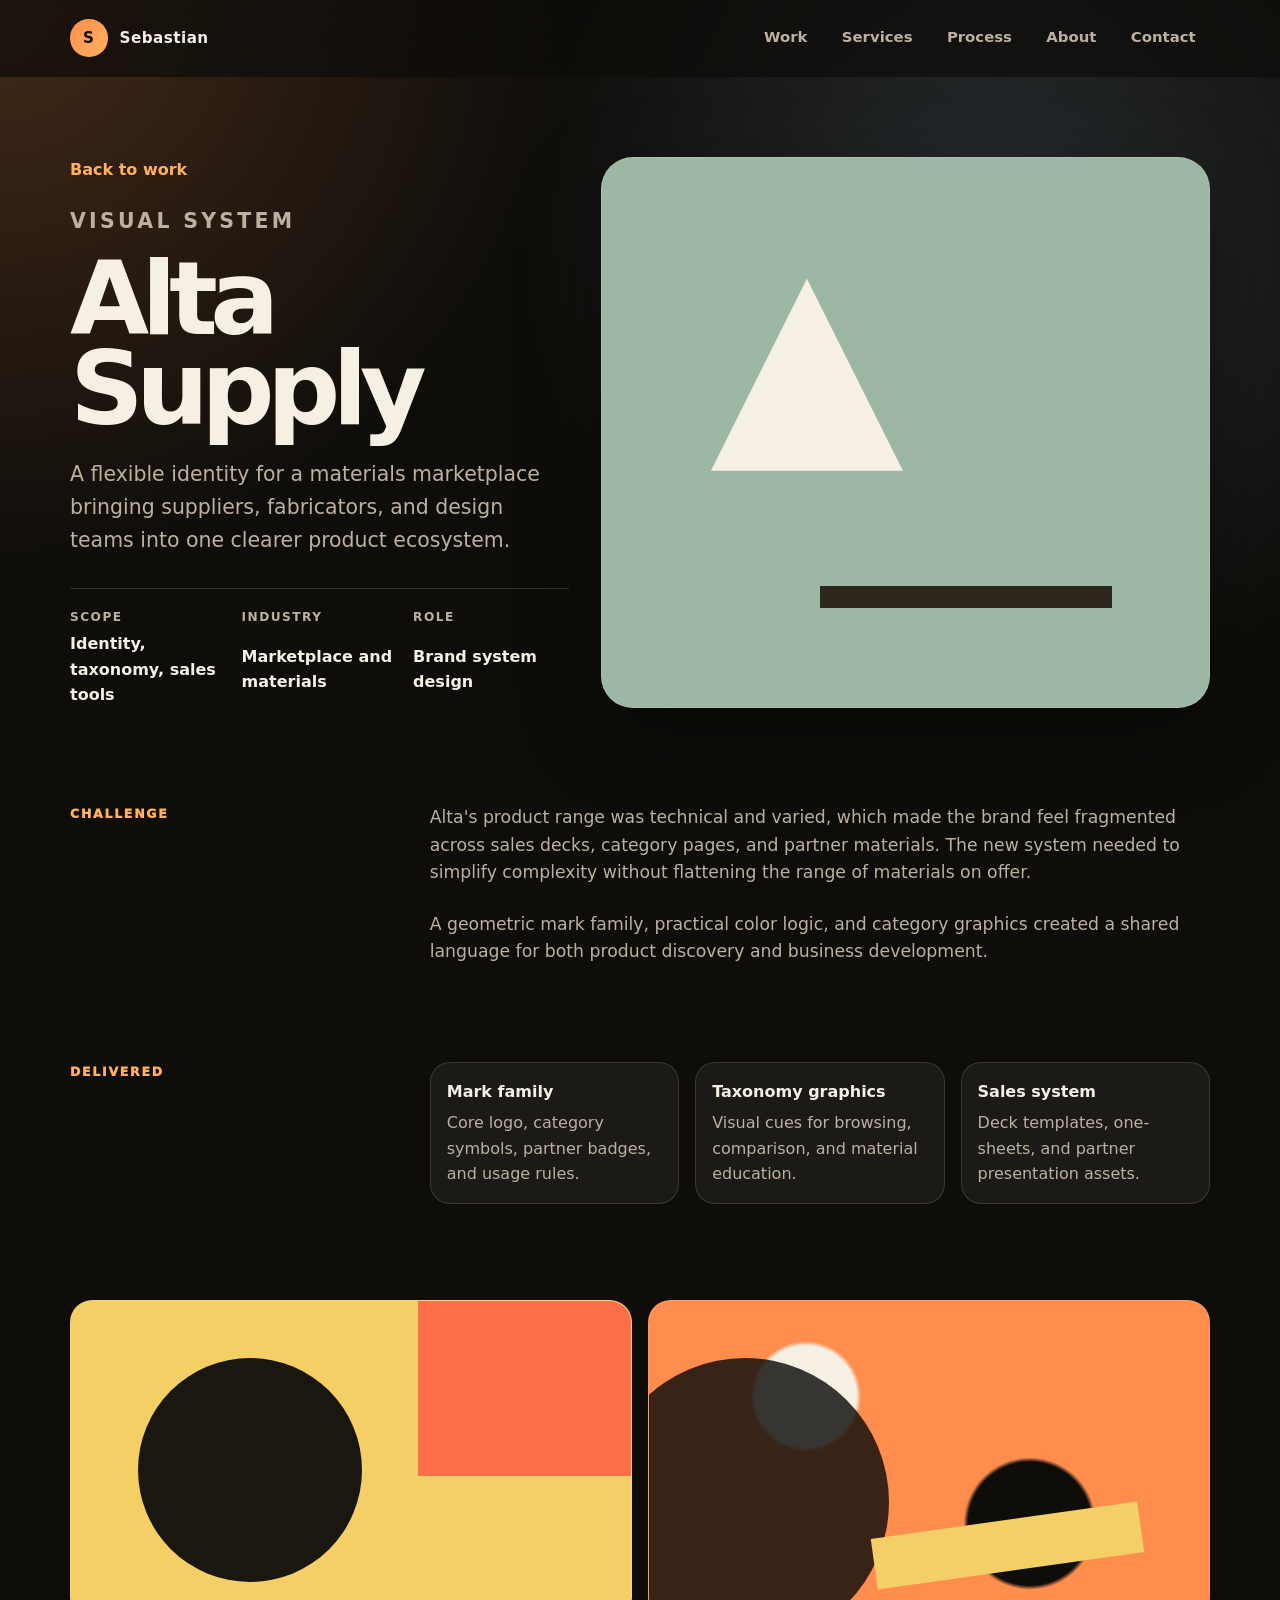
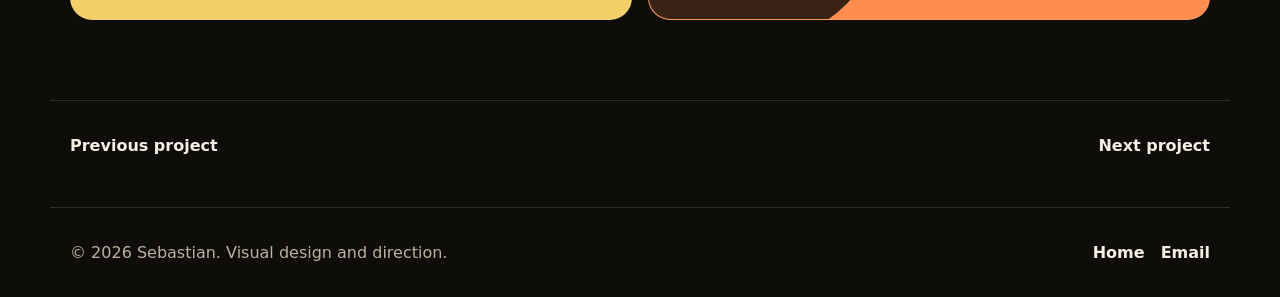
==== projects/alta-supply.html @ 42adb888 "Add project case study pages Co-authored-by: sebxhs <sebxhs@users.noreply.github.com>" ====
<!doctype html>
<html lang="en">
  <head>
    <meta charset="utf-8" />
    <meta name="viewport" content="width=device-width, initial-scale=1" />
    <meta
      name="description"
      content="Alta Supply visual system case study by Sebastian."
    />
    <meta name="theme-color" content="#0e0d0a" />
    <title>Alta Supply - Sebastian Portfolio</title>
    <link rel="stylesheet" href="../styles.css" />
  </head>
  <body>
    <a class="skip-link" href="#main">Skip to content</a>

    <header class="site-header" data-header>
      <nav class="nav" aria-label="Primary navigation">
        <a class="brand" href="../index.html#top" aria-label="Sebastian home">
          <span class="brand-mark" aria-hidden="true">S</span>
          <span>Sebastian</span>
        </a>

        <button
          class="nav-toggle"
          type="button"
          aria-expanded="false"
          aria-controls="primary-menu"
          data-nav-toggle
        >
          <span class="sr-only">Toggle menu</span>
          <span></span>
          <span></span>
        </button>

        <div class="nav-menu" id="primary-menu" data-nav-menu>
          <a href="../index.html#work">Work</a>
          <a href="../index.html#services">Services</a>
          <a href="../index.html#process">Process</a>
          <a href="../index.html#about">About</a>
          <a href="../index.html#contact">Contact</a>
        </div>
      </nav>
    </header>

    <main id="main">
      <section class="case-hero section-grid">
        <div class="reveal">
          <a class="back-link" href="../index.html#work">Back to work</a>
          <p class="eyebrow">Visual system</p>
          <h1>Alta Supply</h1>
          <p>
            A flexible identity for a materials marketplace bringing suppliers,
            fabricators, and design teams into one clearer product ecosystem.
          </p>
          <div class="case-facts">
            <div>
              <span>Scope</span>
              <strong>Identity, taxonomy, sales tools</strong>
            </div>
            <div>
              <span>Industry</span>
              <strong>Marketplace and materials</strong>
            </div>
            <div>
              <span>Role</span>
              <strong>Brand system design</strong>
            </div>
          </div>
        </div>

        <div class="project-art project-art-four case-visual reveal" aria-hidden="true">
          <span></span>
          <span></span>
        </div>
      </section>

      <section class="section case-section">
        <div class="case-layout">
          <span class="case-kicker reveal">Challenge</span>
          <div class="case-copy reveal">
            <p>
              Alta's product range was technical and varied, which made the
              brand feel fragmented across sales decks, category pages, and
              partner materials. The new system needed to simplify complexity
              without flattening the range of materials on offer.
            </p>
            <p>
              A geometric mark family, practical color logic, and category
              graphics created a shared language for both product discovery and
              business development.
            </p>
          </div>
        </div>
      </section>

      <section class="section case-section">
        <div class="case-layout">
          <span class="case-kicker reveal">Delivered</span>
          <ul class="case-list reveal">
            <li>
              <strong>Mark family</strong>
              Core logo, category symbols, partner badges, and usage rules.
            </li>
            <li>
              <strong>Taxonomy graphics</strong>
              Visual cues for browsing, comparison, and material education.
            </li>
            <li>
              <strong>Sales system</strong>
              Deck templates, one-sheets, and partner presentation assets.
            </li>
          </ul>
        </div>
      </section>

      <section class="section case-section">
        <div class="case-gallery">
          <div class="project-art project-art-one reveal" aria-hidden="true">
            <span></span>
            <span></span>
          </div>
          <div class="project-art project-art-five reveal" aria-hidden="true">
            <span></span>
            <span></span>
          </div>
        </div>
      </section>

      <nav class="case-nav section" aria-label="Project navigation">
        <a href="modo-studio.html">Previous project</a>
        <a href="velo-market.html">Next project</a>
      </nav>
    </main>

    <footer class="site-footer">
      <p>&copy; <span data-year></span> Sebastian. Visual design and direction.</p>
      <div>
        <a href="../index.html#top">Home</a>
        <a href="mailto:hello@sebastian.design">Email</a>
      </div>
    </footer>

    <script src="../script.js"></script>
  </body>
</html>
---- styles.css ----
:root {
  --bg: #0e0d0a;
  --bg-soft: #17140f;
  --card: #211d16;
  --card-strong: #2d261d;
  --text: #f6efe4;
  --muted: #bdb09f;
  --line: rgba(246, 239, 228, 0.14);
  --accent: #ff8d4d;
  --accent-strong: #ffb15f;
  --sage: #9cb8a4;
  --sky: #9db8da;
  --shadow: 0 24px 80px rgba(0, 0, 0, 0.35);
  color-scheme: dark;
}

* {
  box-sizing: border-box;
}

html {
  scroll-behavior: smooth;
}

body {
  margin: 0;
  background:
    radial-gradient(circle at top left, rgba(255, 141, 77, 0.22), transparent 36rem),
    radial-gradient(circle at 78% 12%, rgba(157, 184, 218, 0.18), transparent 30rem),
    var(--bg);
  color: var(--text);
  font-family:
    Inter, ui-sans-serif, system-ui, -apple-system, BlinkMacSystemFont, "Segoe UI",
    sans-serif;
  line-height: 1.6;
}

body.menu-open {
  overflow: hidden;
}

img,
svg {
  max-width: 100%;
}

a {
  color: inherit;
  text-decoration: none;
}

button {
  font: inherit;
}

.skip-link {
  background: var(--accent);
  border-radius: 999px;
  color: #160e08;
  font-weight: 800;
  left: 1rem;
  padding: 0.75rem 1rem;
  position: fixed;
  top: 1rem;
  transform: translateY(-150%);
  transition: transform 180ms ease;
  z-index: 100;
}

.skip-link:focus {
  transform: translateY(0);
}

.sr-only {
  border: 0;
  clip: rect(0, 0, 0, 0);
  height: 1px;
  margin: -1px;
  overflow: hidden;
  padding: 0;
  position: absolute;
  white-space: nowrap;
  width: 1px;
}

.site-header {
  backdrop-filter: blur(22px);
  background: rgba(14, 13, 10, 0.72);
  border-bottom: 1px solid transparent;
  left: 0;
  position: sticky;
  right: 0;
  top: 0;
  transition:
    border-color 180ms ease,
    background 180ms ease;
  z-index: 20;
}

.site-header.is-scrolled {
  background: rgba(14, 13, 10, 0.9);
  border-color: var(--line);
}

.nav,
.section,
.section-grid,
.site-footer {
  margin: 0 auto;
  max-width: 1180px;
  padding-left: 1.25rem;
  padding-right: 1.25rem;
}

.nav {
  align-items: center;
  display: flex;
  justify-content: space-between;
  min-height: 76px;
}

.brand {
  align-items: center;
  display: inline-flex;
  font-size: 0.95rem;
  font-weight: 800;
  gap: 0.75rem;
  letter-spacing: 0.03em;
}

.brand-mark {
  align-items: center;
  background: linear-gradient(135deg, var(--accent), var(--accent-strong));
  border-radius: 50%;
  color: #160e08;
  display: inline-flex;
  height: 2.35rem;
  justify-content: center;
  width: 2.35rem;
}

.nav-menu {
  align-items: center;
  display: flex;
  gap: 0.35rem;
}

.nav-menu a {
  border-radius: 999px;
  color: var(--muted);
  font-size: 0.93rem;
  font-weight: 700;
  padding: 0.65rem 0.9rem;
  transition:
    background 180ms ease,
    color 180ms ease;
}

.nav-menu a:hover,
.nav-menu a:focus-visible {
  background: rgba(246, 239, 228, 0.08);
  color: var(--text);
}

.nav-toggle {
  background: transparent;
  border: 0;
  cursor: pointer;
  display: none;
  flex-direction: column;
  gap: 0.35rem;
  padding: 0.75rem;
}

.nav-toggle span:not(.sr-only) {
  background: var(--text);
  border-radius: 999px;
  display: block;
  height: 2px;
  transition:
    transform 180ms ease,
    opacity 180ms ease;
  width: 1.5rem;
}

.nav-toggle[aria-expanded="true"] span:nth-child(2) {
  transform: translateY(4px) rotate(45deg);
}

.nav-toggle[aria-expanded="true"] span:nth-child(3) {
  transform: translateY(-4px) rotate(-45deg);
}

.hero {
  align-items: center;
  display: grid;
  gap: 4rem;
  grid-template-columns: minmax(0, 1.05fr) minmax(18rem, 0.95fr);
  min-height: calc(100vh - 76px);
  padding-bottom: 5rem;
  padding-top: 6rem;
}

.eyebrow {
  color: var(--accent-strong);
  font-size: 0.78rem;
  font-weight: 900;
  letter-spacing: 0.16em;
  margin: 0 0 1rem;
  text-transform: uppercase;
}

h1,
h2,
h3,
p {
  margin-top: 0;
}

h1 {
  font-size: clamp(3.7rem, 8vw, 7.8rem);
  letter-spacing: -0.075em;
  line-height: 0.88;
  margin-bottom: 1.5rem;
  max-width: 10ch;
}

h2 {
  font-size: clamp(2.35rem, 5vw, 4.8rem);
  letter-spacing: -0.055em;
  line-height: 0.96;
  margin-bottom: 1rem;
}

h3 {
  font-size: 1.4rem;
  line-height: 1.08;
}

.hero-text {
  color: var(--muted);
  font-size: clamp(1.05rem, 2vw, 1.35rem);
  max-width: 38rem;
}

.hero-actions {
  display: flex;
  flex-wrap: wrap;
  gap: 0.85rem;
  margin-top: 2rem;
}

.client-strip {
  align-items: center;
  border-top: 1px solid var(--line);
  color: var(--muted);
  display: flex;
  flex-wrap: wrap;
  gap: 0.65rem 1rem;
  margin-top: 2.4rem;
  padding-top: 1.1rem;
}

.client-strip span {
  flex-basis: 100%;
  font-size: 0.78rem;
  font-weight: 850;
  letter-spacing: 0.12em;
  text-transform: uppercase;
}

.client-strip strong {
  color: var(--text);
  font-size: 0.9rem;
}

.button {
  align-items: center;
  border-radius: 999px;
  display: inline-flex;
  font-weight: 900;
  justify-content: center;
  min-height: 3.25rem;
  padding: 0 1.35rem;
  transition:
    transform 180ms ease,
    box-shadow 180ms ease,
    background 180ms ease;
}

.button:hover,
.button:focus-visible {
  transform: translateY(-2px);
}

.button-primary {
  background: var(--accent);
  box-shadow: 0 18px 48px rgba(255, 141, 77, 0.22);
  color: #160e08;
}

.button-primary:hover,
.button-primary:focus-visible {
  box-shadow: 0 22px 54px rgba(255, 141, 77, 0.32);
}

.button-secondary {
  background: rgba(246, 239, 228, 0.08);
  color: var(--text);
}

.hero-card {
  background:
    linear-gradient(145deg, rgba(255, 255, 255, 0.08), transparent),
    var(--card);
  border: 1px solid var(--line);
  border-radius: 2rem;
  box-shadow: var(--shadow);
  min-height: 34rem;
  overflow: hidden;
  padding: 1.4rem;
  position: relative;
}

.hero-card::after {
  background:
    linear-gradient(90deg, transparent 49%, rgba(246, 239, 228, 0.1) 50%, transparent 51%),
    linear-gradient(0deg, transparent 49%, rgba(246, 239, 228, 0.08) 50%, transparent 51%);
  background-size: 4rem 4rem;
  content: "";
  inset: 0;
  mask-image: linear-gradient(to bottom, transparent, black 28%, black 72%, transparent);
  opacity: 0.45;
  position: absolute;
}

.hero-card-label,
.hero-card ul,
.availability {
  position: relative;
  z-index: 1;
}

.hero-card-label {
  color: var(--muted);
  font-size: 0.85rem;
  font-weight: 800;
  letter-spacing: 0.1em;
  text-transform: uppercase;
}

.hero-card ul {
  bottom: 5.5rem;
  display: grid;
  gap: 0.75rem;
  left: 1.4rem;
  list-style: none;
  margin: 0;
  padding: 0;
  position: absolute;
  right: 1.4rem;
}

.hero-card li {
  align-items: center;
  background: rgba(14, 13, 10, 0.56);
  border: 1px solid var(--line);
  border-radius: 1rem;
  display: flex;
  font-weight: 900;
  gap: 1rem;
  padding: 1rem;
}

.hero-card li span {
  color: var(--accent-strong);
}

.availability {
  align-items: center;
  background: rgba(14, 13, 10, 0.72);
  border: 1px solid var(--line);
  border-radius: 999px;
  bottom: 1.4rem;
  color: var(--muted);
  display: inline-flex;
  font-size: 0.9rem;
  font-weight: 800;
  gap: 0.55rem;
  left: 1.4rem;
  padding: 0.7rem 0.9rem;
  position: absolute;
}

.availability span {
  animation: pulse 1.8s ease-in-out infinite;
  background: #7cff9f;
  border-radius: 50%;
  display: inline-block;
  height: 0.6rem;
  width: 0.6rem;
}

.orb {
  border-radius: 999px;
  filter: blur(2px);
  position: absolute;
}

.orb-one {
  background: radial-gradient(circle, var(--accent), rgba(255, 141, 77, 0.12) 68%);
  height: 16rem;
  right: 8%;
  top: 18%;
  width: 16rem;
}

.orb-two {
  background: radial-gradient(circle, var(--sage), rgba(156, 184, 164, 0.08) 68%);
  bottom: 18%;
  height: 12rem;
  left: 10%;
  width: 12rem;
}

.section {
  padding-bottom: 7rem;
  padding-top: 2rem;
}

.section-grid {
  display: grid;
  gap: 2rem;
}

.stats {
  border-bottom: 1px solid var(--line);
  border-top: 1px solid var(--line);
  grid-template-columns: repeat(3, 1fr);
  margin-bottom: 6rem;
  padding-bottom: 2rem;
  padding-top: 2rem;
}

.stat {
  border-right: 1px solid var(--line);
  display: grid;
  gap: 0.35rem;
  padding-right: 1.5rem;
}

.stat:last-child {
  border-right: 0;
}

.stat strong {
  font-size: clamp(2rem, 4vw, 3.6rem);
  letter-spacing: -0.05em;
  line-height: 1;
}

.stat span,
.section-heading p,
.service p,
.about-card p,
.principle p,
.contact-panel p,
.project-content span,
.project-meta,
.timeline-item p,
.quote-card blockquote,
.quote-card span,
.contact-details span,
.site-footer {
  color: var(--muted);
}

.section-heading {
  margin-bottom: 2.2rem;
  max-width: 48rem;
}

.filter-bar {
  display: flex;
  flex-wrap: wrap;
  gap: 0.65rem;
  margin-bottom: 1.5rem;
}

.filter-button {
  background: rgba(246, 239, 228, 0.07);
  border: 1px solid var(--line);
  border-radius: 999px;
  color: var(--muted);
  cursor: pointer;
  font-weight: 850;
  padding: 0.7rem 1rem;
  transition:
    background 180ms ease,
    color 180ms ease,
    border-color 180ms ease;
}

.filter-button:hover,
.filter-button:focus-visible,
.filter-button.is-active {
  background: var(--text);
  border-color: var(--text);
  color: #160e08;
}

.project-grid {
  display: grid;
  gap: 1.25rem;
  grid-template-columns: repeat(2, minmax(0, 1fr));
}

.project-card {
  background: var(--card);
  border: 1px solid var(--line);
  border-radius: 1.6rem;
  display: grid;
  grid-template-rows: auto 1fr;
  min-height: 34rem;
  overflow: hidden;
  transition:
    opacity 180ms ease,
    transform 180ms ease;
}

.project-card.is-hidden {
  display: none;
}

.project-card:hover {
  transform: translateY(-4px);
}

.project-card:focus-visible {
  outline: 3px solid var(--accent-strong);
  outline-offset: 4px;
}

.project-art {
  min-height: 22rem;
  overflow: hidden;
  position: relative;
}

.project-art span {
  position: absolute;
}

.project-art-one {
  background: #f4cf66;
}

.project-art-one span:first-child {
  background: #1a1610;
  border-radius: 999px;
  height: 14rem;
  left: 12%;
  top: 18%;
  width: 14rem;
}

.project-art-one span:last-child {
  background: #ff6e4a;
  height: 55%;
  right: 0;
  top: 0;
  width: 38%;
}

.project-art-two {
  background: linear-gradient(135deg, #be8bff, #ff8d4d);
}

.project-art-two span:first-child {
  background: rgba(14, 13, 10, 0.82);
  height: 150%;
  left: 18%;
  top: -25%;
  transform: rotate(18deg);
  width: 18%;
}

.project-art-two span:last-child {
  border: 2px solid rgba(246, 239, 228, 0.78);
  border-radius: 50%;
  height: 12rem;
  right: 12%;
  top: 20%;
  width: 12rem;
}

.project-art-three {
  background: #9db8da;
}

.project-art-three span:first-child {
  background: #0e0d0a;
  border-radius: 1.2rem;
  bottom: 14%;
  height: 58%;
  left: 12%;
  width: 74%;
}

.project-art-three span:last-child {
  background: #f6efe4;
  border-radius: 999px;
  height: 1rem;
  left: 18%;
  top: 24%;
  width: 44%;
}

.project-art-four {
  background: #9cb8a4;
}

.project-art-four span:first-child {
  background: #f6efe4;
  clip-path: polygon(50% 0, 100% 100%, 0 100%);
  height: 12rem;
  left: 18%;
  top: 22%;
  width: 12rem;
}

.project-art-four span:last-child {
  background: #2d261d;
  bottom: 18%;
  height: 1.35rem;
  right: 16%;
  width: 48%;
}

.project-art-five {
  background:
    radial-gradient(circle at 28% 30%, #f6efe4 0 11%, transparent 12%),
    radial-gradient(circle at 68% 70%, #0e0d0a 0 14%, transparent 15%),
    #ff8d4d;
}

.project-art-five span:first-child {
  background: rgba(14, 13, 10, 0.82);
  border-radius: 999px;
  height: 18rem;
  left: -3rem;
  top: 18%;
  width: 18rem;
}

.project-art-five span:last-child {
  background: #f4cf66;
  bottom: 15%;
  height: 3.2rem;
  right: 12%;
  transform: rotate(-8deg);
  width: 48%;
}

.project-art-six {
  background: linear-gradient(160deg, #101820, #2a4b5f 48%, #9db8da);
}

.project-art-six span:first-child {
  border: 2px solid rgba(246, 239, 228, 0.64);
  border-radius: 1rem;
  height: 62%;
  left: 14%;
  top: 19%;
  width: 70%;
}

.project-art-six span:last-child {
  background: linear-gradient(90deg, var(--accent), var(--accent-strong));
  border-radius: 999px;
  height: 1.2rem;
  left: 22%;
  top: 35%;
  width: 42%;
}

.project-content {
  padding: 1.35rem;
}

.project-content p {
  color: var(--accent-strong);
  font-size: 0.78rem;
  font-weight: 900;
  letter-spacing: 0.12em;
  margin-bottom: 0.65rem;
  text-transform: uppercase;
}

.project-content h3 {
  margin-bottom: 0.5rem;
}

.project-meta {
  border-top: 1px solid var(--line);
  display: grid;
  font-size: 0.92rem;
  gap: 0.45rem;
  list-style: none;
  margin: 1rem 0 0;
  padding: 1rem 0 0;
}

.project-meta li {
  align-items: start;
  display: grid;
  gap: 0.5rem;
  grid-template-columns: auto 1fr;
}

.project-meta li::before {
  background: var(--accent-strong);
  border-radius: 50%;
  content: "";
  height: 0.4rem;
  margin-top: 0.58rem;
  width: 0.4rem;
}

.project-link {
  color: var(--text) !important;
  display: inline-block;
  font-size: 0.9rem;
  font-weight: 900;
  margin-top: 1rem;
}

.project-link::after {
  content: " ->";
}

.case-hero {
  display: grid;
  gap: 2rem;
  grid-template-columns: minmax(0, 0.9fr) minmax(18rem, 1.1fr);
  padding-bottom: 5rem;
  padding-top: 5rem;
}

.back-link {
  color: var(--accent-strong);
  display: inline-flex;
  font-weight: 900;
  margin-bottom: 1.4rem;
}

.case-hero h1 {
  max-width: 12ch;
}

.case-hero p {
  color: var(--muted);
  font-size: clamp(1.05rem, 2vw, 1.28rem);
  max-width: 42rem;
}

.case-facts {
  border-top: 1px solid var(--line);
  display: grid;
  gap: 1rem;
  grid-template-columns: repeat(3, 1fr);
  margin-top: 2rem;
  padding-top: 1.2rem;
}

.case-facts div {
  display: grid;
  gap: 0.2rem;
}

.case-facts span {
  color: var(--muted);
  font-size: 0.76rem;
  font-weight: 900;
  letter-spacing: 0.12em;
  text-transform: uppercase;
}

.case-facts strong {
  color: var(--text);
}

.case-visual {
  border: 1px solid var(--line);
  border-radius: 2rem;
  box-shadow: var(--shadow);
  min-height: 34rem;
}

.case-section {
  padding-bottom: 5rem;
  padding-top: 1rem;
}

.case-layout {
  display: grid;
  gap: 2rem;
  grid-template-columns: minmax(12rem, 0.42fr) minmax(0, 1fr);
}

.case-kicker {
  color: var(--accent-strong);
  font-size: 0.78rem;
  font-weight: 950;
  letter-spacing: 0.14em;
  text-transform: uppercase;
}

.case-copy {
  display: grid;
  gap: 1.5rem;
}

.case-copy p {
  color: var(--muted);
  font-size: 1.08rem;
  margin-bottom: 0;
}

.case-list {
  display: grid;
  gap: 1rem;
  grid-template-columns: repeat(3, minmax(0, 1fr));
  list-style: none;
  margin: 0;
  padding: 0;
}

.case-list li {
  background: rgba(246, 239, 228, 0.06);
  border: 1px solid var(--line);
  border-radius: 1.25rem;
  color: var(--muted);
  padding: 1rem;
}

.case-list strong {
  color: var(--text);
  display: block;
  margin-bottom: 0.35rem;
}

.case-gallery {
  display: grid;
  gap: 1rem;
  grid-template-columns: 1fr 1fr;
}

.case-gallery .project-art {
  border: 1px solid var(--line);
  border-radius: 1.4rem;
  min-height: 20rem;
}

.case-nav {
  align-items: center;
  border-top: 1px solid var(--line);
  display: flex;
  gap: 1rem;
  justify-content: space-between;
  padding-bottom: 3rem;
  padding-top: 2rem;
}

.case-nav a {
  font-weight: 900;
}

.services {
  align-items: start;
  grid-template-columns: 0.8fr 1.2fr;
  padding-top: 3rem;
}

.service-list {
  display: grid;
  gap: 1rem;
}

.service {
  background: rgba(246, 239, 228, 0.06);
  border: 1px solid var(--line);
  border-radius: 1.4rem;
  padding: 1.35rem;
}

.service span,
.principle span {
  color: var(--accent-strong);
  display: inline-block;
  font-size: 0.8rem;
  font-weight: 950;
  letter-spacing: 0.12em;
  margin-bottom: 0.9rem;
  text-transform: uppercase;
}

.service h3 {
  margin-bottom: 0.55rem;
}

.service p,
.principle p {
  margin-bottom: 0;
}

.process {
  padding-top: 3rem;
}

.timeline {
  border-top: 1px solid var(--line);
  display: grid;
}

.timeline-item {
  align-items: start;
  border-bottom: 1px solid var(--line);
  display: grid;
  gap: 1.25rem;
  grid-template-columns: minmax(4rem, 0.24fr) 1fr;
  padding: 1.4rem 0;
}

.timeline-item > span {
  color: var(--accent-strong);
  font-size: clamp(1.7rem, 4vw, 3.2rem);
  font-weight: 950;
  letter-spacing: -0.05em;
  line-height: 1;
}

.timeline-item h3 {
  margin-bottom: 0.4rem;
}

.timeline-item p {
  margin-bottom: 0;
  max-width: 46rem;
}

.about {
  display: grid;
  gap: 1.25rem;
  grid-template-columns: 1fr 1fr;
}

.about-card,
.contact-panel {
  background:
    linear-gradient(145deg, rgba(255, 141, 77, 0.15), transparent 60%),
    var(--card);
  border: 1px solid var(--line);
  border-radius: 1.8rem;
  padding: clamp(1.35rem, 4vw, 2.4rem);
}

.about-card p {
  font-size: 1.1rem;
}

.principles {
  display: grid;
  gap: 1rem;
}

.principle {
  background: rgba(246, 239, 228, 0.06);
  border: 1px solid var(--line);
  border-radius: 1.4rem;
  padding: 1.25rem;
}

.testimonials {
  padding-top: 3rem;
}

.quote-grid {
  display: grid;
  gap: 1.25rem;
  grid-template-columns: repeat(2, minmax(0, 1fr));
}

.quote-card {
  background: rgba(246, 239, 228, 0.06);
  border: 1px solid var(--line);
  border-radius: 1.6rem;
  margin: 0;
  padding: clamp(1.35rem, 3vw, 2rem);
}

.quote-card blockquote {
  font-size: clamp(1.25rem, 2.4vw, 1.8rem);
  letter-spacing: -0.035em;
  line-height: 1.18;
  margin: 0 0 1.5rem;
}

.quote-card figcaption {
  display: grid;
  gap: 0.15rem;
}

.quote-card strong {
  color: var(--text);
}

.contact {
  padding-bottom: 4rem;
  padding-top: 4rem;
}

.contact-panel {
  align-items: center;
  display: grid;
  gap: 1rem;
  justify-items: start;
  margin: 0 auto;
  max-width: 760px;
  text-align: left;
}

.contact-details {
  border-top: 1px solid var(--line);
  display: grid;
  gap: 0.85rem;
  margin-top: 0.75rem;
  padding-top: 1rem;
  width: 100%;
}

.contact-details div {
  display: grid;
  gap: 0.2rem;
}

.contact-details span {
  font-size: 0.78rem;
  font-weight: 900;
  letter-spacing: 0.12em;
  text-transform: uppercase;
}

.contact-details strong {
  color: var(--text);
  font-size: 0.98rem;
}

.site-footer {
  align-items: center;
  border-top: 1px solid var(--line);
  display: flex;
  gap: 1rem;
  justify-content: space-between;
  padding-bottom: 2rem;
  padding-top: 2rem;
}

.site-footer p {
  margin: 0;
}

.site-footer div {
  display: flex;
  gap: 1rem;
}

.site-footer a {
  color: var(--text);
  font-weight: 800;
}

.reveal {
  opacity: 0;
  transform: translateY(18px);
  transition:
    opacity 520ms ease,
    transform 520ms ease;
}

.reveal.is-visible {
  opacity: 1;
  transform: translateY(0);
}

@keyframes pulse {
  0%,
  100% {
    box-shadow: 0 0 0 0 rgba(124, 255, 159, 0.55);
  }

  50% {
    box-shadow: 0 0 0 8px rgba(124, 255, 159, 0);
  }
}

@media (prefers-reduced-motion: reduce) {
  *,
  *::before,
  *::after {
    animation-duration: 0.01ms !important;
    animation-iteration-count: 1 !important;
    scroll-behavior: auto !important;
    transition-duration: 0.01ms !important;
  }

  .reveal {
    opacity: 1;
    transform: none;
  }
}

@media (max-width: 900px) {
  .hero,
  .case-hero,
  .case-layout,
  .services,
  .about {
    grid-template-columns: 1fr;
  }

  .hero {
    min-height: auto;
    padding-top: 4rem;
  }

  .hero-card {
    min-height: 30rem;
  }

  .stats {
    grid-template-columns: 1fr;
  }

  .stat {
    border-bottom: 1px solid var(--line);
    border-right: 0;
    padding-bottom: 1.3rem;
    padding-right: 0;
  }

  .stat:last-child {
    border-bottom: 0;
  }

  .quote-grid {
    grid-template-columns: 1fr;
  }

  .case-facts,
  .case-list {
    grid-template-columns: 1fr;
  }
}

@media (max-width: 720px) {
  .nav-toggle {
    display: flex;
  }

  .nav-menu {
    background: rgba(14, 13, 10, 0.96);
    border-bottom: 1px solid var(--line);
    display: grid;
    gap: 0.15rem;
    left: 0;
    opacity: 0;
    padding: 0.75rem 1.25rem 1.25rem;
    pointer-events: none;
    position: absolute;
    right: 0;
    top: 76px;
    transform: translateY(-0.75rem);
    transition:
      opacity 180ms ease,
      transform 180ms ease;
  }

  .nav-menu.is-open {
    opacity: 1;
    pointer-events: auto;
    transform: translateY(0);
  }

  .nav-menu a {
    border: 1px solid var(--line);
    padding: 0.9rem 1rem;
  }

  .project-grid {
    grid-template-columns: 1fr;
  }

  .project-card {
    min-height: 29rem;
  }

  .project-art {
    min-height: 18rem;
  }

  .timeline-item {
    grid-template-columns: 1fr;
  }

  .case-gallery {
    grid-template-columns: 1fr;
  }

  .site-footer {
    align-items: flex-start;
    flex-direction: column;
  }
}

@media (max-width: 480px) {
  .nav,
  .section,
  .section-grid,
  .site-footer {
    padding-left: 1rem;
    padding-right: 1rem;
  }

  h1 {
    font-size: clamp(3.1rem, 18vw, 4.5rem);
  }

  .hero-actions,
  .button {
    width: 100%;
  }

  .filter-button {
    flex: 1 1 auto;
  }
}
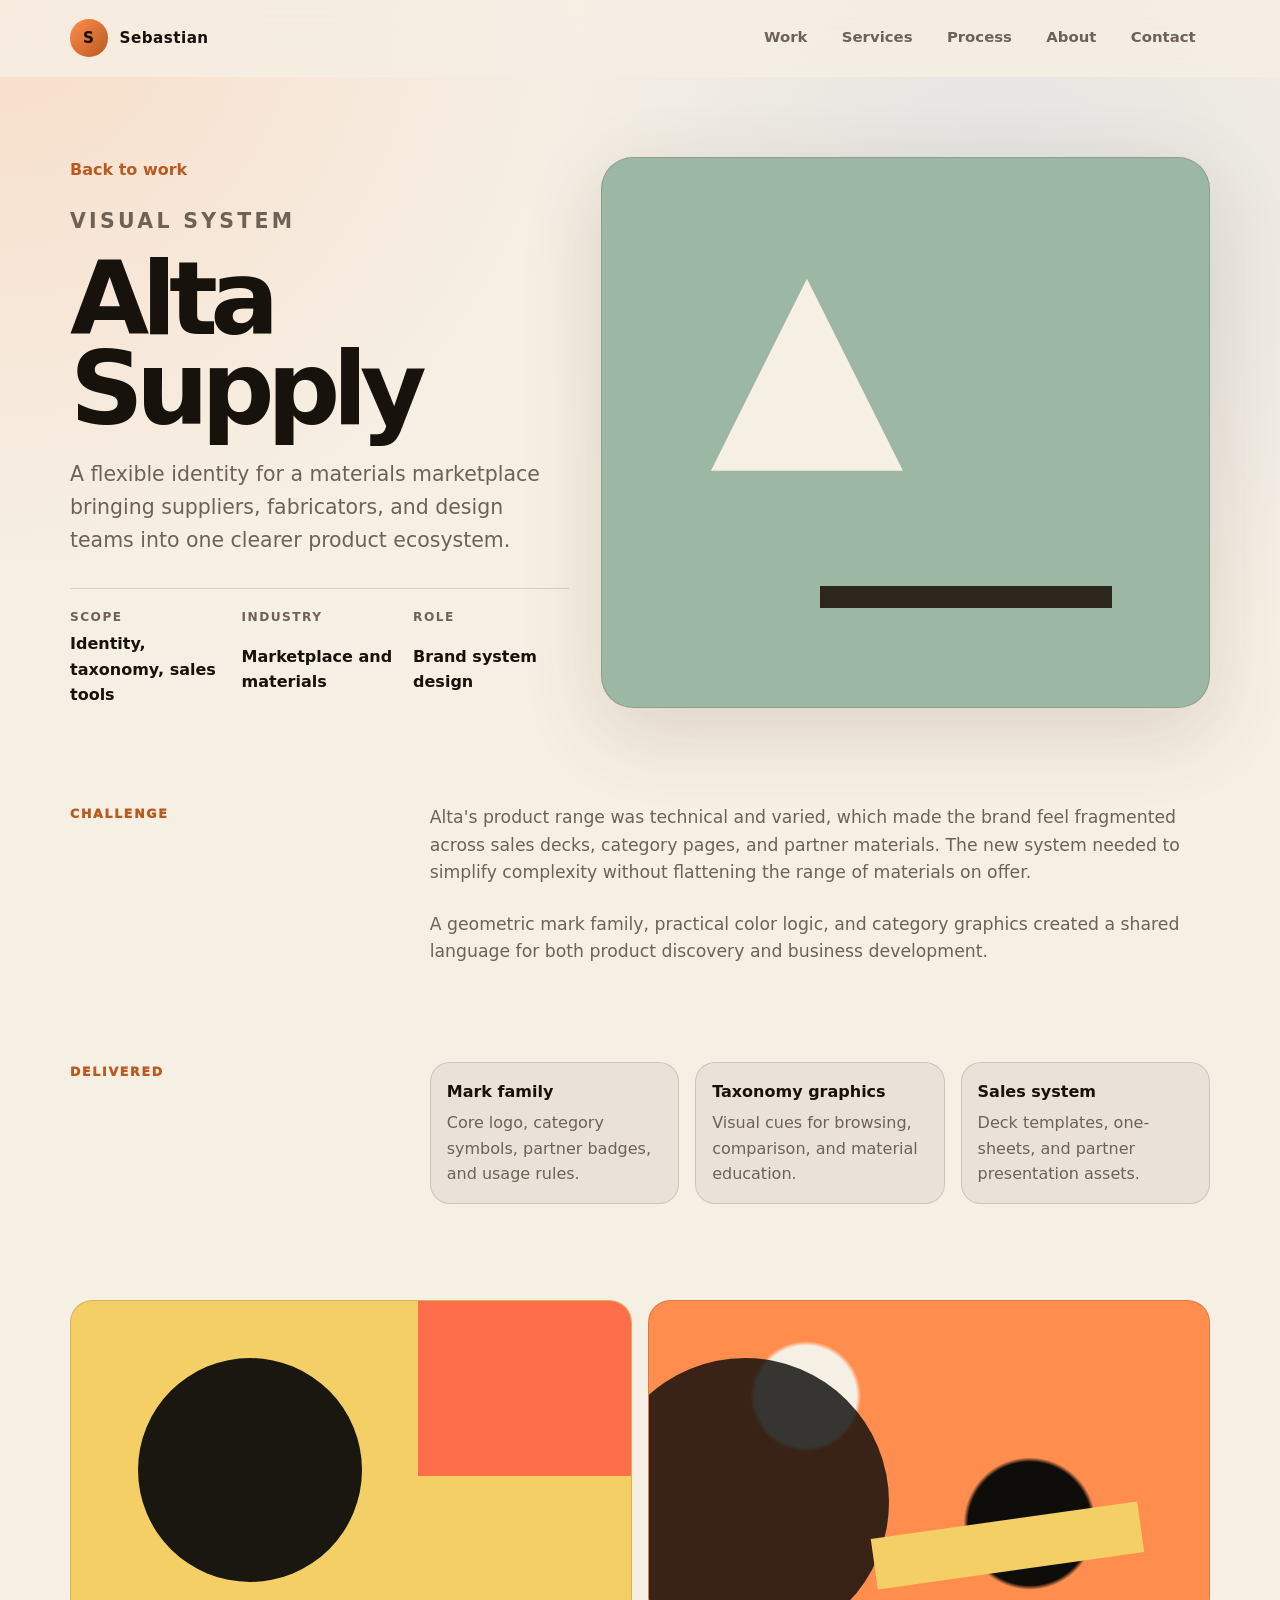
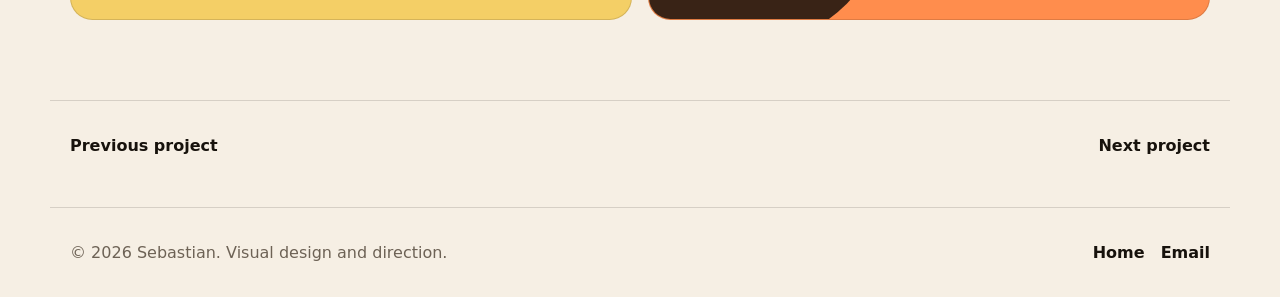
==== commit b25483b5: "Restore light portfolio theme Co-authored-by: sebxhs <sebxhs@users.noreply.github.com>" ====
--- a/projects/alta-supply.html
+++ b/projects/alta-supply.html
@@ -7,7 +7,7 @@
       name="description"
       content="Alta Supply visual system case study by Sebastian."
     />
-    <meta name="theme-color" content="#0e0d0a" />
+    <meta name="theme-color" content="#f6efe4" />
     <title>Alta Supply - Sebastian Portfolio</title>
     <link rel="stylesheet" href="../styles.css" />
   </head>
--- a/styles.css
+++ b/styles.css
@@ -1,17 +1,17 @@
 :root {
-  --bg: #0e0d0a;
-  --bg-soft: #17140f;
-  --card: #211d16;
-  --card-strong: #2d261d;
-  --text: #f6efe4;
-  --muted: #bdb09f;
-  --line: rgba(246, 239, 228, 0.14);
+  --bg: #f6efe4;
+  --bg-soft: #fff8ed;
+  --card: #fffaf1;
+  --card-strong: #efe0c8;
+  --text: #17120c;
+  --muted: #6d6255;
+  --line: rgba(23, 18, 12, 0.14);
   --accent: #ff8d4d;
-  --accent-strong: #ffb15f;
+  --accent-strong: #b95a20;
   --sage: #9cb8a4;
   --sky: #9db8da;
-  --shadow: 0 24px 80px rgba(0, 0, 0, 0.35);
-  color-scheme: dark;
+  --shadow: 0 24px 80px rgba(91, 62, 32, 0.16);
+  color-scheme: light;
 }
 
 * {
@@ -25,8 +25,8 @@
 body {
   margin: 0;
   background:
-    radial-gradient(circle at top left, rgba(255, 141, 77, 0.22), transparent 36rem),
-    radial-gradient(circle at 78% 12%, rgba(157, 184, 218, 0.18), transparent 30rem),
+    radial-gradient(circle at top left, rgba(255, 141, 77, 0.18), transparent 36rem),
+    radial-gradient(circle at 78% 12%, rgba(157, 184, 218, 0.22), transparent 30rem),
     var(--bg);
   color: var(--text);
   font-family:
@@ -85,7 +85,7 @@
 
 .site-header {
   backdrop-filter: blur(22px);
-  background: rgba(14, 13, 10, 0.72);
+  background: rgba(246, 239, 228, 0.78);
   border-bottom: 1px solid transparent;
   left: 0;
   position: sticky;
@@ -98,7 +98,7 @@
 }
 
 .site-header.is-scrolled {
-  background: rgba(14, 13, 10, 0.9);
+  background: rgba(255, 250, 241, 0.94);
   border-color: var(--line);
 }
 
@@ -158,7 +158,7 @@
 
 .nav-menu a:hover,
 .nav-menu a:focus-visible {
-  background: rgba(246, 239, 228, 0.08);
+  background: rgba(23, 18, 12, 0.07);
   color: var(--text);
 }
 
@@ -305,13 +305,13 @@
 }
 
 .button-secondary {
-  background: rgba(246, 239, 228, 0.08);
+  background: rgba(23, 18, 12, 0.07);
   color: var(--text);
 }
 
 .hero-card {
   background:
-    linear-gradient(145deg, rgba(255, 255, 255, 0.08), transparent),
+    linear-gradient(145deg, rgba(255, 255, 255, 0.62), transparent),
     var(--card);
   border: 1px solid var(--line);
   border-radius: 2rem;
@@ -324,8 +324,8 @@
 
 .hero-card::after {
   background:
-    linear-gradient(90deg, transparent 49%, rgba(246, 239, 228, 0.1) 50%, transparent 51%),
-    linear-gradient(0deg, transparent 49%, rgba(246, 239, 228, 0.08) 50%, transparent 51%);
+    linear-gradient(90deg, transparent 49%, rgba(23, 18, 12, 0.08) 50%, transparent 51%),
+    linear-gradient(0deg, transparent 49%, rgba(23, 18, 12, 0.06) 50%, transparent 51%);
   background-size: 4rem 4rem;
   content: "";
   inset: 0;
@@ -363,7 +363,7 @@
 
 .hero-card li {
   align-items: center;
-  background: rgba(14, 13, 10, 0.56);
+  background: rgba(255, 250, 241, 0.72);
   border: 1px solid var(--line);
   border-radius: 1rem;
   display: flex;
@@ -378,7 +378,7 @@
 
 .availability {
   align-items: center;
-  background: rgba(14, 13, 10, 0.72);
+  background: rgba(255, 250, 241, 0.82);
   border: 1px solid var(--line);
   border-radius: 999px;
   bottom: 1.4rem;
@@ -488,7 +488,7 @@
 }
 
 .filter-button {
-  background: rgba(246, 239, 228, 0.07);
+  background: rgba(23, 18, 12, 0.06);
   border: 1px solid var(--line);
   border-radius: 999px;
   color: var(--muted);
@@ -684,6 +684,37 @@
   width: 42%;
 }
 
+.project-art-seven {
+  background:
+    linear-gradient(90deg, rgba(23, 18, 12, 0.1) 1px, transparent 1px),
+    linear-gradient(0deg, rgba(23, 18, 12, 0.1) 1px, transparent 1px),
+    linear-gradient(135deg, #efe3c8, #d8c59d);
+  background-size:
+    2.4rem 2.4rem,
+    2.4rem 2.4rem,
+    auto;
+}
+
+.project-art-seven span:first-child {
+  background: rgba(14, 13, 10, 0.78);
+  border-radius: 1.25rem;
+  height: 46%;
+  left: 13%;
+  top: 18%;
+  transform: rotate(-2deg);
+  width: 40%;
+}
+
+.project-art-seven span:last-child {
+  background: rgba(255, 141, 77, 0.9);
+  border-radius: 999px;
+  height: 1.1rem;
+  right: 14%;
+  top: 30%;
+  transform: rotate(-1deg);
+  width: 36%;
+}
+
 .project-content {
   padding: 1.35rem;
 }
@@ -837,7 +868,7 @@
 }
 
 .case-list li {
-  background: rgba(246, 239, 228, 0.06);
+  background: rgba(23, 18, 12, 0.05);
   border: 1px solid var(--line);
   border-radius: 1.25rem;
   color: var(--muted);
@@ -860,6 +891,69 @@
   border: 1px solid var(--line);
   border-radius: 1.4rem;
   min-height: 20rem;
+}
+
+.wireframes {
+  padding-top: 1rem;
+  scroll-margin-top: 6rem;
+}
+
+.wireframe-grid {
+  display: grid;
+  gap: 1.25rem;
+  grid-template-columns: repeat(2, minmax(0, 1fr));
+}
+
+.wireframe-card {
+  background: rgba(23, 18, 12, 0.05);
+  border: 1px solid var(--line);
+  border-radius: 1.6rem;
+  margin: 0;
+  overflow: hidden;
+}
+
+.wireframe-sheet {
+  background:
+    linear-gradient(90deg, rgba(67, 83, 122, 0.1) 1px, transparent 1px),
+    linear-gradient(0deg, rgba(67, 83, 122, 0.1) 1px, transparent 1px),
+    #eee6d6;
+  background-size: 1.2rem 1.2rem;
+  border-bottom: 1px solid var(--line);
+  padding: 1rem;
+}
+
+.wireframe-sheet svg {
+  display: block;
+  height: auto;
+  width: 100%;
+}
+
+.wireframe-sheet rect,
+.wireframe-sheet line,
+.wireframe-sheet circle {
+  fill: none;
+  stroke: rgba(30, 27, 22, 0.74);
+  stroke-linecap: round;
+  stroke-linejoin: round;
+  stroke-width: 3;
+}
+
+.wireframe-sheet line {
+  stroke-width: 2.6;
+}
+
+.wireframe-card figcaption {
+  display: grid;
+  gap: 0.35rem;
+  padding: 1rem;
+}
+
+.wireframe-card strong {
+  color: var(--text);
+}
+
+.wireframe-card span {
+  color: var(--muted);
 }
 
 .case-nav {
@@ -888,7 +982,7 @@
 }
 
 .service {
-  background: rgba(246, 239, 228, 0.06);
+  background: rgba(23, 18, 12, 0.05);
   border: 1px solid var(--line);
   border-radius: 1.4rem;
   padding: 1.35rem;
@@ -975,7 +1069,7 @@
 }
 
 .principle {
-  background: rgba(246, 239, 228, 0.06);
+  background: rgba(23, 18, 12, 0.05);
   border: 1px solid var(--line);
   border-radius: 1.4rem;
   padding: 1.25rem;
@@ -992,7 +1086,7 @@
 }
 
 .quote-card {
-  background: rgba(246, 239, 228, 0.06);
+  background: rgba(23, 18, 12, 0.05);
   border: 1px solid var(--line);
   border-radius: 1.6rem;
   margin: 0;
@@ -1158,7 +1252,8 @@
   }
 
   .case-facts,
-  .case-list {
+  .case-list,
+  .wireframe-grid {
     grid-template-columns: 1fr;
   }
 }
@@ -1169,7 +1264,7 @@
   }
 
   .nav-menu {
-    background: rgba(14, 13, 10, 0.96);
+    background: rgba(255, 250, 241, 0.98);
     border-bottom: 1px solid var(--line);
     display: grid;
     gap: 0.15rem;
